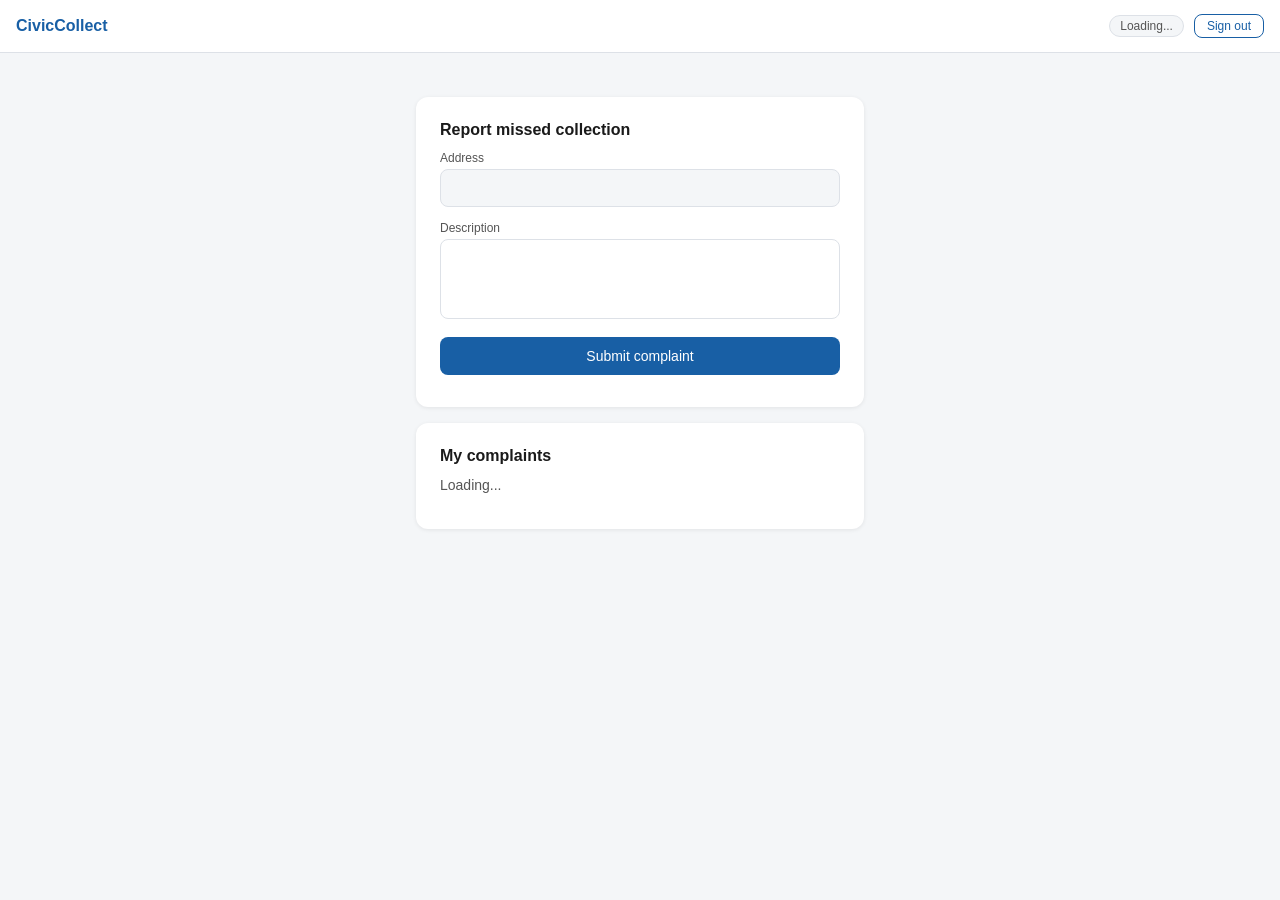
==== frontend/dashboard.html @ d97d22a5 "Added the Dashboard and Complaints JS" ====
<!DOCTYPE html>
<html lang="en">
<head>
    <meta charset="UTF-8">
    <meta name="viewport" content="width=device-width, initial-scale=1.0">
    <title>CivicCollect — Dashboard</title>
    <link rel="stylesheet" href="css/styles.css">
</head>
<body>

<!-- Topbar -->
<div class="topbar">
    <span class="topbar-brand">CivicCollect</span>
    <div style="display:flex; align-items:center; gap:10px;">
        <span class="topbar-role" id="user-name">Loading...</span>
        <button class="btn btn-secondary" 
            style="width:auto; padding:4px 12px; margin:0; font-size:12px;"
            onclick="logout()">
            Sign out
        </button>
    </div>
</div>

<div class="container">

    <!-- New complaint form -->
    <div class="card" id="complaint-form-card">
        <h2>Report missed collection</h2>
        <div class="msg msg-error" id="form-error"></div>
        <div class="msg msg-success" id="form-success"></div>

        <label>Address</label>
        <input type="text" id="complaint-address" disabled>

        <label>Description</label>
        <textarea id="complaint-desc" 
            placeholder="Describe the issue. When was the last collection? How many days has it been missed?">
        </textarea>

        <button class="btn btn-primary" onclick="fileComplaint()">
            Submit complaint
        </button>
    </div>

    <!-- Complaint history -->
    <div class="card">
        <h2>My complaints</h2>
        <div id="complaints-list">
            <p>Loading...</p>
        </div>
    </div>

</div>

<script src="js/auth.js"></script>
<script src="js/complaints.js"></script>
</body>
</html>
---- frontend/css/styles.css ----
* {
    margin: 0;
    padding: 0;
    box-sizing: border-box;
}

body {
    font-family: 'Segoe UI', sans-serif;
    background: #F4F6F8;
    color: #1A1A1A;
    min-height: 100vh;
}

/* Layout */
.container {
    max-width: 480px;
    margin: 0 auto;
    padding: 24px 16px;
}

.card {
    background: #FFFFFF;
    border-radius: 12px;
    padding: 24px;
    margin-bottom: 16px;
    box-shadow: 0 1px 4px rgba(0,0,0,0.08);
}

/* Typography */
h1 { font-size: 22px; font-weight: 600; margin-bottom: 4px; }
h2 { font-size: 16px; font-weight: 600; margin-bottom: 12px; }
p  { font-size: 14px; color: #555; margin-bottom: 12px; }

/* Form elements */
label {
    font-size: 12px;
    font-weight: 500;
    color: #555;
    display: block;
    margin-bottom: 4px;
}

input, textarea, select {
    width: 100%;
    padding: 10px 12px;
    border: 1px solid #DDE1E7;
    border-radius: 8px;
    font-size: 14px;
    margin-bottom: 14px;
    outline: none;
    transition: border 0.2s;
    background: #fff;
}

input:focus, textarea:focus, select:focus {
    border-color: #185FA5;
}

input:disabled {
    background: #F4F6F8;
    color: #888;
}

textarea { height: 80px; resize: none; }

/* Buttons */
.btn {
    width: 100%;
    padding: 11px;
    border: none;
    border-radius: 8px;
    font-size: 14px;
    font-weight: 500;
    cursor: pointer;
    transition: opacity 0.2s;
    margin-bottom: 8px;
}

.btn:hover { opacity: 0.88; }
.btn-primary { background: #185FA5; color: #fff; }
.btn-secondary {
    background: #fff;
    color: #185FA5;
    border: 1px solid #185FA5;
}
.btn-danger {
    background: #fff;
    color: #A32D2D;
    border: 1px solid #A32D2D;
}

/* Status badges */
.badge {
    display: inline-block;
    font-size: 11px;
    font-weight: 500;
    padding: 3px 10px;
    border-radius: 99px;
}

.badge-pending      { background: #FAEEDA; color: #854F0B; }
.badge-acknowledged { background: #E6F1FB; color: #185FA5; }
.badge-resolved     { background: #EAF3DE; color: #3B6D11; }

/* Messages */
.msg {
    font-size: 13px;
    padding: 10px 12px;
    border-radius: 8px;
    margin-bottom: 12px;
    display: none;
}

.msg-error   { background: #FCEBEB; color: #A32D2D; }
.msg-success { background: #EAF3DE; color: #3B6D11; }

/* Topbar */
.topbar {
    display: flex;
    align-items: center;
    justify-content: space-between;
    padding: 14px 16px;
    background: #fff;
    border-bottom: 1px solid #DDE1E7;
    margin-bottom: 20px;
}

.topbar-brand {
    font-size: 16px;
    font-weight: 600;
    color: #185FA5;
}

.topbar-role {
    font-size: 12px;
    color: #555;
    background: #F4F6F8;
    border: 1px solid #DDE1E7;
    border-radius: 99px;
    padding: 3px 10px;
}

/* Complaint items */
.complaint-item {
    padding: 14px 0;
    border-bottom: 1px solid #DDE1E7;
}

.complaint-item:last-child {
    border-bottom: none;
}

.complaint-header {
    display: flex;
    justify-content: space-between;
    align-items: center;
    margin-bottom: 6px;
}

.complaint-date {
    font-size: 12px;
    color: #555;
}

.complaint-desc {
    font-size: 14px;
    color: #1A1A1A;
    margin-bottom: 4px;
}

.complaint-meta {
    font-size: 12px;
    color: #555;
    margin-bottom: 6px;
}

/* Divider */
.divider {
    border: none;
    border-top: 1px solid #DDE1E7;
    margin: 16px 0;
}

/* Stats grid */
.stats-grid {
    display: grid;
    grid-template-columns: repeat(3, 1fr);
    gap: 10px;
    margin-bottom: 16px;
}

.stat-box {
    background: #F4F6F8;
    border-radius: 8px;
    padding: 12px;
    text-align: center;
}

.stat-value {
    font-size: 24px;
    font-weight: 600;
    color: #1A1A1A;
}

.stat-value.amber { color: #854F0B; }
.stat-value.blue  { color: #185FA5; }
.stat-value.green { color: #3B6D11; }

.stat-label {
    font-size: 11px;
    color: #555;
    margin-top: 2px;
}
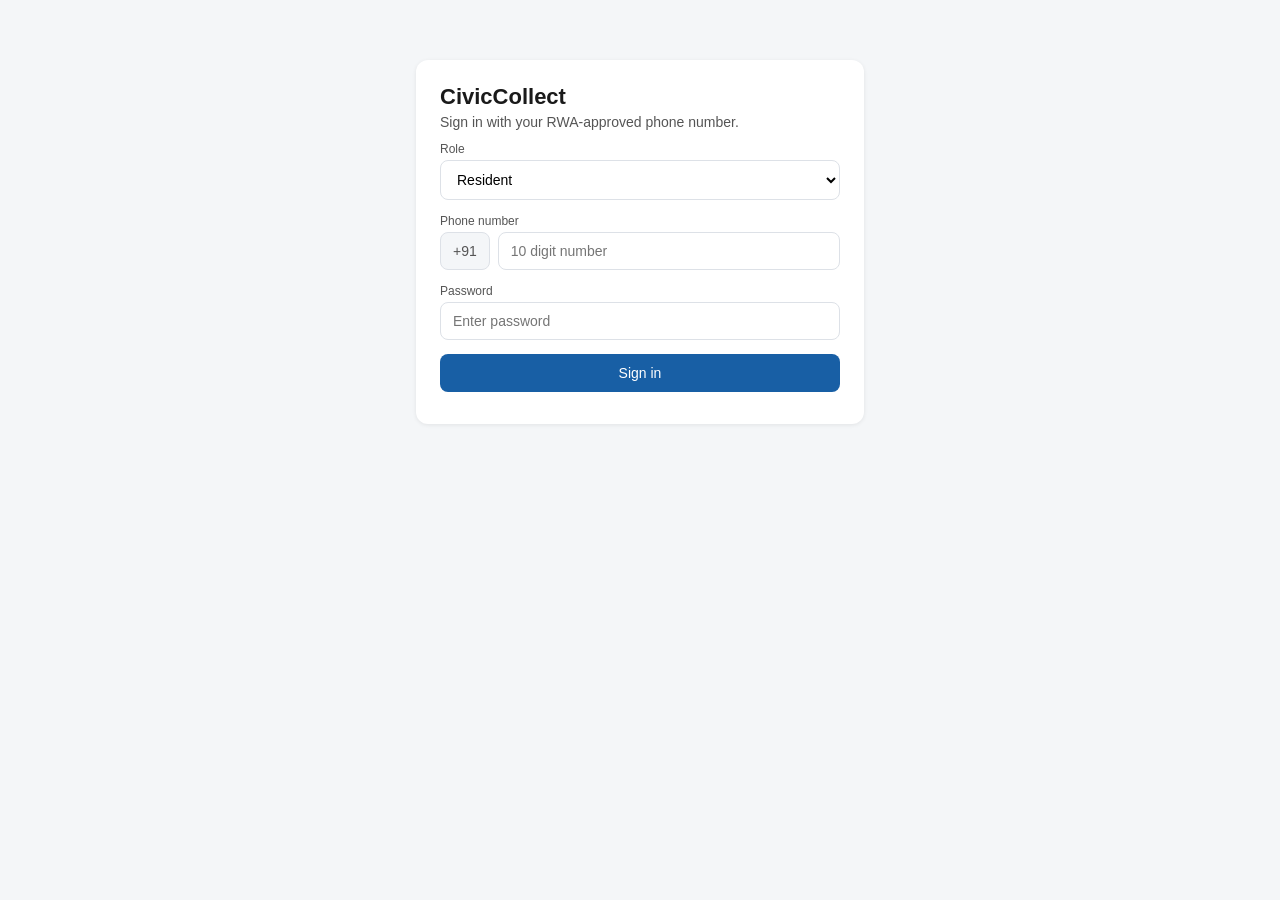
==== commit c69bb4a3: "Revised Frontend" ====
--- a/frontend/dashboard.html
+++ b/frontend/dashboard.html
@@ -13,7 +13,14 @@
     <span class="topbar-brand">CivicCollect</span>
     <div style="display:flex; align-items:center; gap:10px;">
         <span class="topbar-role" id="user-name">Loading...</span>
-        <button class="btn btn-secondary" 
+
+        <!-- Whitelist link for admin only -->
+        <a id="whitelist-link" href="admin.html"
+            style="display:none; font-size:12px; color:#185FA5; text-decoration:none;">
+            Manage Whitelist
+        </a>
+
+        <button class="btn btn-secondary"
             style="width:auto; padding:4px 12px; margin:0; font-size:12px;"
             onclick="logout()">
             Sign out
@@ -23,7 +30,39 @@
 
 <div class="container">
 
-    <!-- New complaint form -->
+    <!-- Admin-only: Stats + All complaints -->
+    <div id="admin-section" style="display:none;">
+
+        <!-- Stats -->
+        <div class="card">
+            <h2>Overview</h2>
+            <div class="stats-grid">
+                <div class="stat-box">
+                    <div class="stat-value" id="stat-total">—</div>
+                    <div class="stat-label">Total</div>
+                </div>
+                <div class="stat-box">
+                    <div class="stat-value amber" id="stat-pending">—</div>
+                    <div class="stat-label">Pending</div>
+                </div>
+                <div class="stat-box">
+                    <div class="stat-value blue" id="stat-acknowledged">—</div>
+                    <div class="stat-label">Acknowledged</div>
+                </div>
+            </div>
+        </div>
+
+        <!-- All complaints -->
+        <div class="card">
+            <h2>All complaints</h2>
+            <div id="all-complaints-list">
+                <p>Loading...</p>
+            </div>
+        </div>
+
+    </div>
+
+    <!-- New complaint form (hidden if open complaint exists) -->
     <div class="card" id="complaint-form-card">
         <h2>Report missed collection</h2>
         <div class="msg msg-error" id="form-error"></div>
@@ -33,7 +72,7 @@
         <input type="text" id="complaint-address" disabled>
 
         <label>Description</label>
-        <textarea id="complaint-desc" 
+        <textarea id="complaint-desc"
             placeholder="Describe the issue. When was the last collection? How many days has it been missed?">
         </textarea>
 
@@ -42,7 +81,7 @@
         </button>
     </div>
 
-    <!-- Complaint history -->
+    <!-- My complaints -->
     <div class="card">
         <h2>My complaints</h2>
         <div id="complaints-list">
@@ -54,5 +93,16 @@
 
 <script src="js/auth.js"></script>
 <script src="js/complaints.js"></script>
+<script src="js/admin.js"></script>
+
+<script>
+    // Show admin UI elements if role is rwa_admin
+    const currentRole = localStorage.getItem("role");
+    if (currentRole === "rwa_admin") {
+        document.getElementById("admin-section").style.display = "block";
+        document.getElementById("whitelist-link").style.display = "inline";
+    }
+</script>
+
 </body>
 </html>
